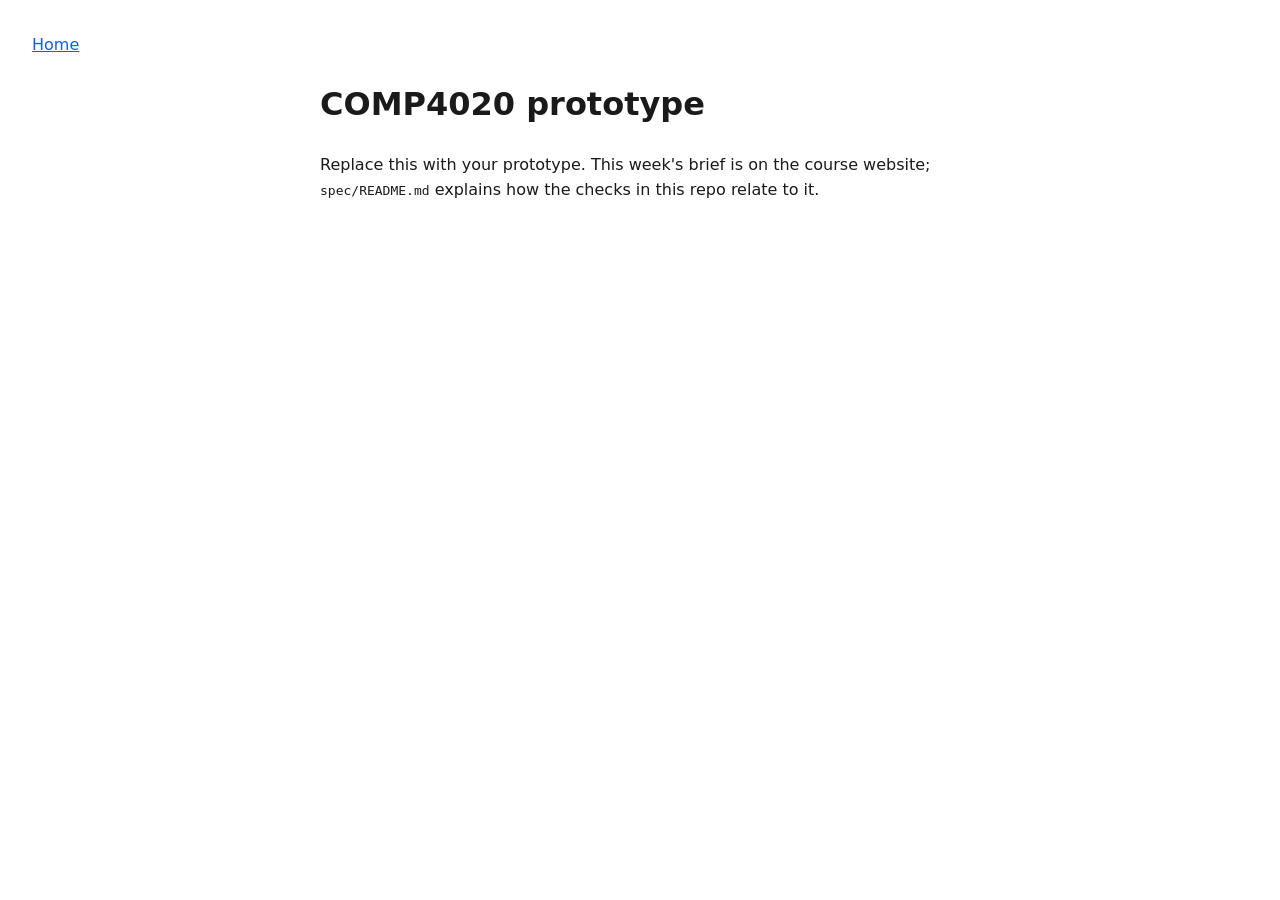
==== index.html @ 86417ef2 "Initial commit" ====
<!doctype html>
<html lang="en-AU">
  <head>
    <meta charset="UTF-8" />
    <meta name="viewport" content="width=device-width, initial-scale=1.0" />
    <title>COMP4020 prototype</title>
    <link rel="stylesheet" href="./styles.css" />
  </head>
  <body>
    <header>
      <nav aria-label="Primary">
        <a href="./">Home</a>
      </nav>
    </header>
    <main>
      <h1>COMP4020 prototype</h1>
      <p data-testid="intro">
        Replace this with your prototype. This week's brief is on the course website;
        <code>spec/README.md</code> explains how the checks in this repo relate to it.
      </p>
    </main>
    <script type="module" src="./main.ts"></script>
  </body>
</html>
---- styles.css ----
body {
  margin: 0;
  padding: 2rem;
  font-family: system-ui, sans-serif;
  line-height: 1.6;
  color: #1a1a1a;
}

main {
  max-width: 40rem;
  margin: 0 auto;
}

a {
  color: #0b5fff;
}
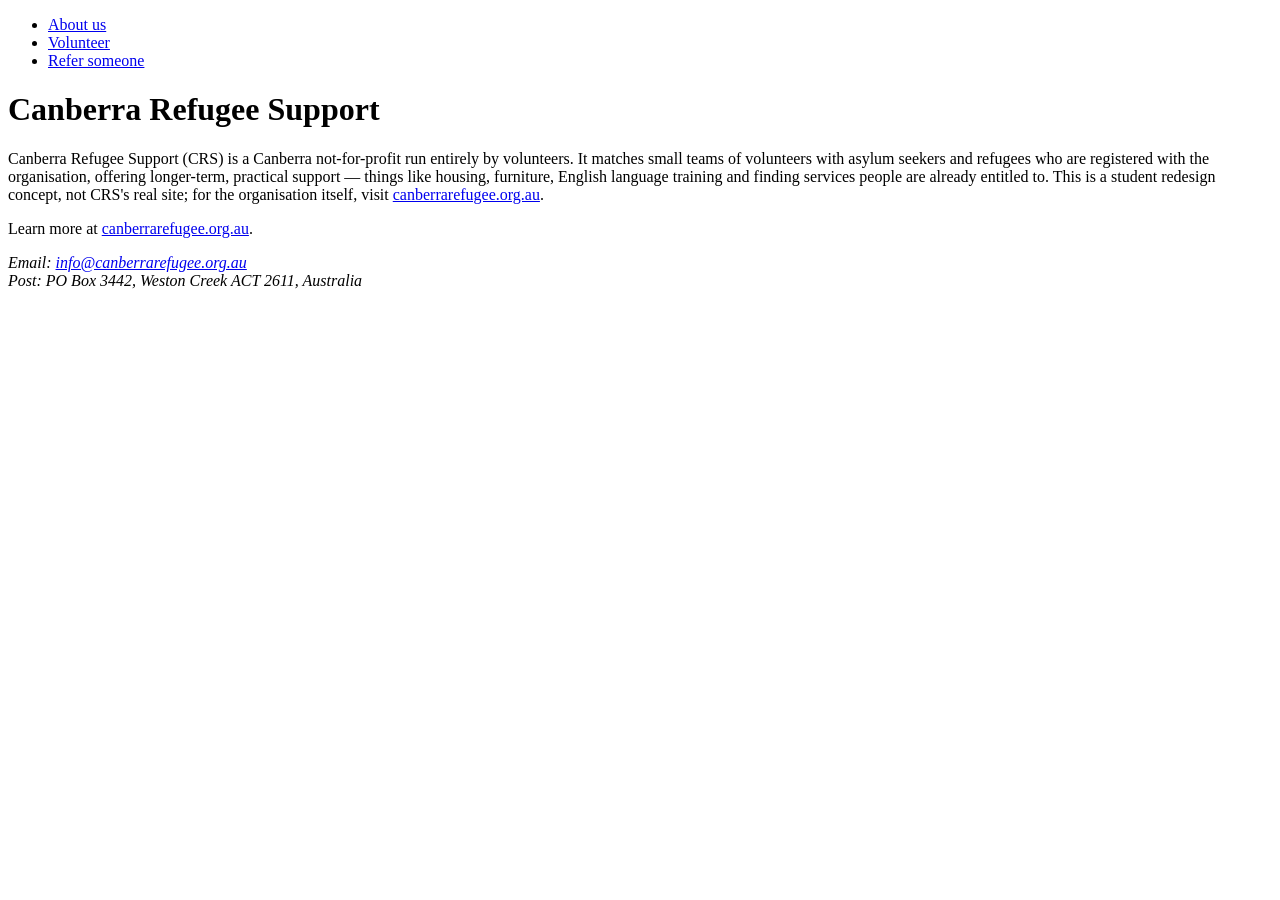
==== commit 4d37b791: "Build index.html from the fact sheet; drop obsolete starter test The starter test asserted the templ" ====
--- a/index.html
+++ b/index.html
@@ -3,22 +3,44 @@
   <head>
     <meta charset="UTF-8" />
     <meta name="viewport" content="width=device-width, initial-scale=1.0" />
-    <title>COMP4020 prototype</title>
-    <link rel="stylesheet" href="./styles.css" />
+    <title>Canberra Refugee Support</title>
   </head>
   <body>
     <header>
       <nav aria-label="Primary">
-        <a href="./">Home</a>
+        <ul>
+          <li><a href="about.html">About us</a></li>
+          <li><a href="volunteer.html">Volunteer</a></li>
+          <li><a href="refer.html">Refer someone</a></li>
+        </ul>
       </nav>
     </header>
     <main>
-      <h1>COMP4020 prototype</h1>
-      <p data-testid="intro">
-        Replace this with your prototype. This week's brief is on the course website;
-        <code>spec/README.md</code> explains how the checks in this repo relate to it.
+      <h1>Canberra Refugee Support</h1>
+      <p>
+        Canberra Refugee Support (CRS) is a Canberra not-for-profit run
+        entirely by volunteers. It matches small teams of volunteers with
+        asylum seekers and refugees who are registered with the
+        organisation, offering longer-term, practical support &mdash;
+        things like housing, furniture, English language training and
+        finding services people are already entitled to. This is a student
+        redesign concept, not CRS's real site; for the organisation itself,
+        visit
+        <a href="https://canberrarefugee.org.au">canberrarefugee.org.au</a>.
       </p>
     </main>
-    <script type="module" src="./main.ts"></script>
+    <footer>
+      <p>
+        Learn more at
+        <a href="https://canberrarefugee.org.au">canberrarefugee.org.au</a>.
+      </p>
+      <address>
+        Email:
+        <a href="mailto:info@canberrarefugee.org.au"
+          >info@canberrarefugee.org.au</a
+        ><br />
+        Post: PO Box 3442, Weston Creek ACT 2611, Australia
+      </address>
+    </footer>
   </body>
 </html>
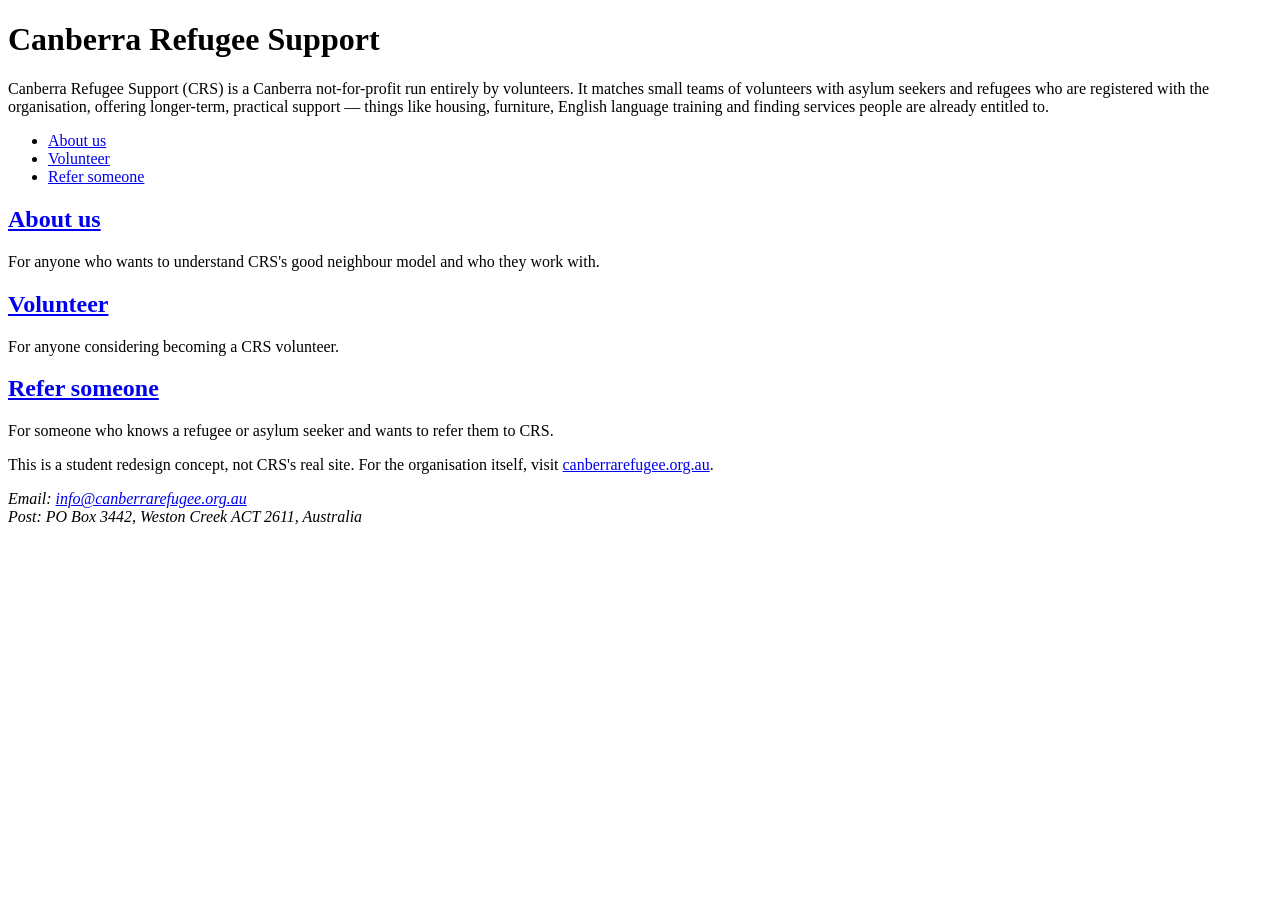
==== commit 24e9b7e9: "Restructure homepage after reviewing the rendered page Heading and intro now precede the nav; the th" ====
--- a/index.html
+++ b/index.html
@@ -7,15 +7,6 @@
   </head>
   <body>
     <header>
-      <nav aria-label="Primary">
-        <ul>
-          <li><a href="about.html">About us</a></li>
-          <li><a href="volunteer.html">Volunteer</a></li>
-          <li><a href="refer.html">Refer someone</a></li>
-        </ul>
-      </nav>
-    </header>
-    <main>
       <h1>Canberra Refugee Support</h1>
       <p>
         Canberra Refugee Support (CRS) is a Canberra not-for-profit run
@@ -23,15 +14,42 @@
         asylum seekers and refugees who are registered with the
         organisation, offering longer-term, practical support &mdash;
         things like housing, furniture, English language training and
-        finding services people are already entitled to. This is a student
-        redesign concept, not CRS's real site; for the organisation itself,
-        visit
-        <a href="https://canberrarefugee.org.au">canberrarefugee.org.au</a>.
+        finding services people are already entitled to.
       </p>
+    </header>
+    <nav aria-label="Primary">
+      <ul>
+        <li><a href="about.html">About us</a></li>
+        <li><a href="volunteer.html">Volunteer</a></li>
+        <li><a href="refer.html">Refer someone</a></li>
+      </ul>
+    </nav>
+    <main>
+      <section aria-label="Three ways in">
+        <article>
+          <h2><a href="about.html">About us</a></h2>
+          <p>
+            For anyone who wants to understand CRS's good neighbour model
+            and who they work with.
+          </p>
+        </article>
+        <article>
+          <h2><a href="volunteer.html">Volunteer</a></h2>
+          <p>For anyone considering becoming a CRS volunteer.</p>
+        </article>
+        <article>
+          <h2><a href="refer.html">Refer someone</a></h2>
+          <p>
+            For someone who knows a refugee or asylum seeker and wants to
+            refer them to CRS.
+          </p>
+        </article>
+      </section>
     </main>
     <footer>
       <p>
-        Learn more at
+        This is a student redesign concept, not CRS's real site. For the
+        organisation itself, visit
         <a href="https://canberrarefugee.org.au">canberrarefugee.org.au</a>.
       </p>
       <address>
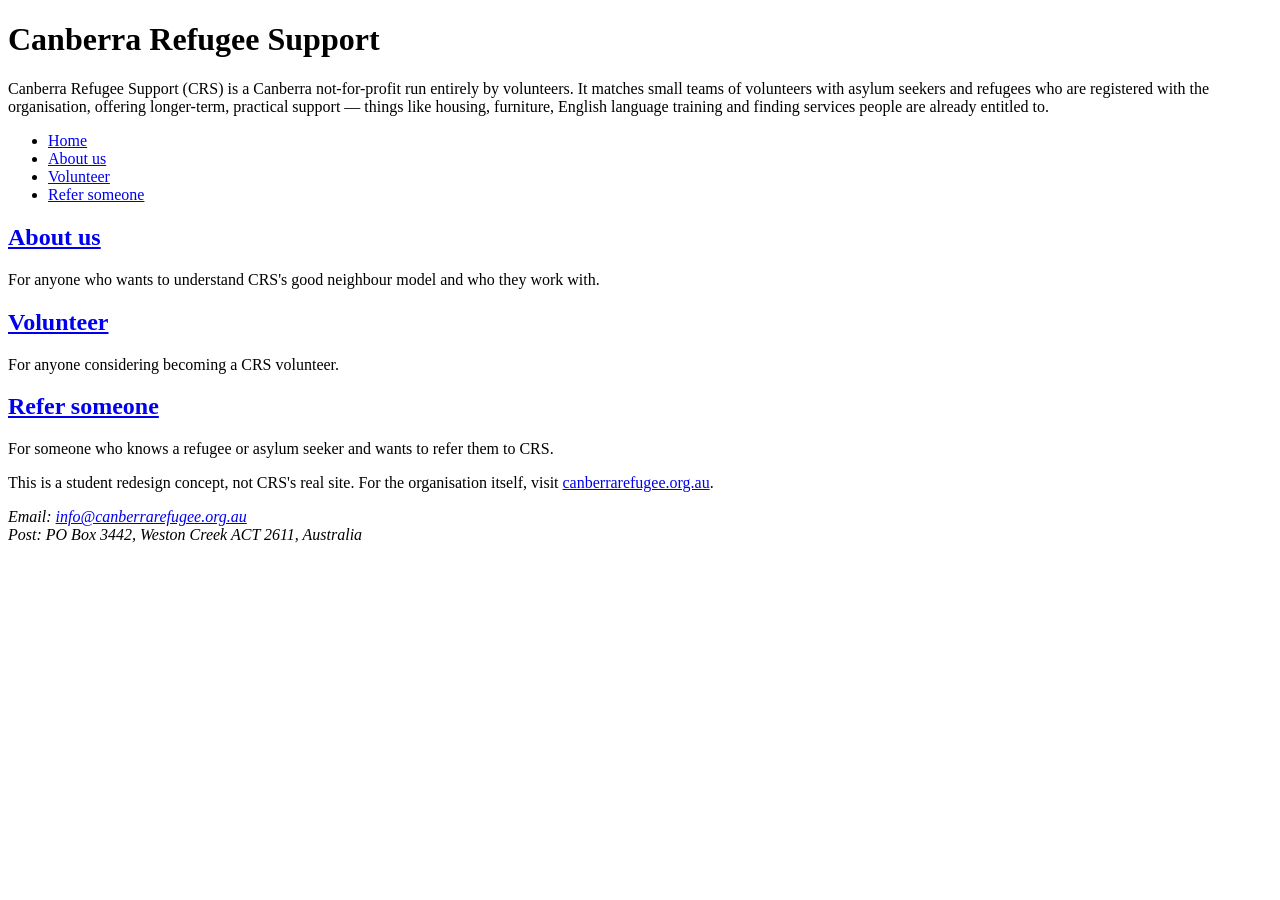
==== commit 46710a41: "Add Home to the nav on every page and mark the current page Reviewing the rendered site showed the s" ====
--- a/index.html
+++ b/index.html
@@ -19,6 +19,7 @@
     </header>
     <nav aria-label="Primary">
       <ul>
+        <li><a href="index.html" aria-current="page">Home</a></li>
         <li><a href="about.html">About us</a></li>
         <li><a href="volunteer.html">Volunteer</a></li>
         <li><a href="refer.html">Refer someone</a></li>
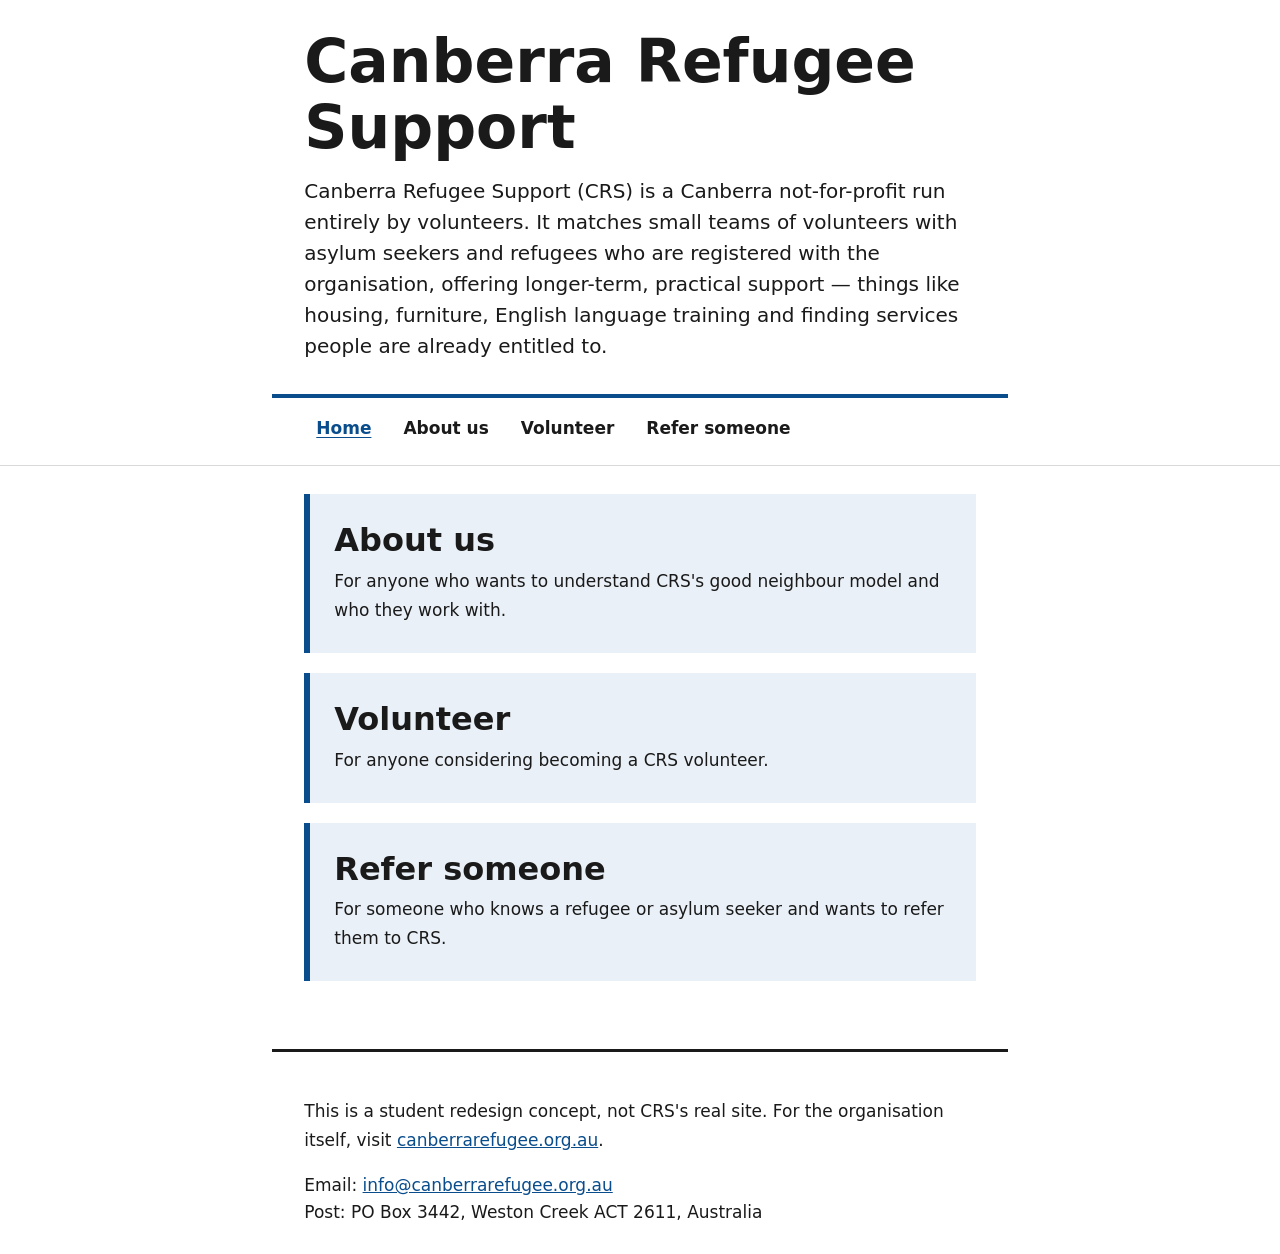
==== commit 300578cc: "First pass at styles.css: mobile-first layout, nav, door blocks Too plain — reads as default HTML at" ====
--- a/index.html
+++ b/index.html
@@ -4,6 +4,7 @@
     <meta charset="UTF-8" />
     <meta name="viewport" content="width=device-width, initial-scale=1.0" />
     <title>Canberra Refugee Support</title>
+    <link rel="stylesheet" href="styles.css" />
   </head>
   <body>
     <header>
--- a/styles.css
+++ b/styles.css
@@ -0,0 +1,234 @@
+:root {
+  --accent: #0a4d8c;
+  --accent-tint: #e9f0f7;
+  --text: #1a1a1a;
+  --border: #d9d9d9;
+  --measure: 68ch;
+}
+
+*,
+*::before,
+*::after {
+  box-sizing: border-box;
+}
+
+/* Tier: single type selector */
+
+html {
+  text-size-adjust: 100%;
+}
+
+body {
+  margin: 0;
+  font-family:
+    system-ui,
+    -apple-system,
+    "Segoe UI",
+    Roboto,
+    Helvetica,
+    Arial,
+    sans-serif;
+  font-size: 1rem;
+  line-height: 1.7;
+  color: var(--text);
+  background: #fff;
+}
+
+a {
+  color: var(--accent);
+}
+
+nav {
+  border-bottom: 1px solid var(--border);
+}
+
+li {
+  margin-bottom: 0.4rem;
+}
+
+/* Tier: two type selectors */
+
+body > header,
+body > main,
+body > footer {
+  max-width: var(--measure);
+  margin-inline: auto;
+  padding: 1.75rem 1.25rem;
+}
+
+body > header {
+  border-bottom: 4px solid var(--accent);
+  padding-bottom: 2rem;
+}
+
+body > footer {
+  border-top: 3px solid var(--text);
+  padding-top: 1.75rem;
+}
+
+nav ul {
+  list-style: none;
+  display: flex;
+  flex-wrap: wrap;
+  gap: 0.25rem 0.5rem;
+  margin: 0;
+  padding: 0.5rem 1.25rem;
+  max-width: var(--measure);
+  margin-inline: auto;
+}
+
+nav a {
+  display: inline-flex;
+  align-items: center;
+  min-height: 44px;
+  padding: 0.5rem 0.75rem;
+  font-weight: 600;
+  text-decoration: none;
+  color: var(--text);
+}
+
+footer a {
+  overflow-wrap: anywhere;
+}
+
+footer address {
+  font-style: normal;
+  line-height: 1.6;
+}
+
+main p,
+main ul,
+main ol {
+  margin: 0 0 1rem;
+  max-width: var(--measure);
+}
+
+main ul,
+main ol {
+  padding-inline-start: 1.25rem;
+}
+
+main h2 {
+  font-size: 1.5rem;
+  line-height: 1.15;
+  margin: 0 0 0.75rem;
+}
+
+main section {
+  margin-block: 2.5rem;
+}
+
+/* Tier: three type selectors */
+
+body > header h1 {
+  font-size: 2.5rem;
+  line-height: 1.1;
+  margin: 0 0 1rem;
+}
+
+body > header p {
+  font-size: 1.125rem;
+  line-height: 1.55;
+  margin: 0;
+  max-width: var(--measure);
+}
+
+main section + section {
+  border-top: 1px solid var(--border);
+  padding-top: 2.5rem;
+}
+
+/* Tier: one pseudo-class, one type selector */
+
+a:focus-visible,
+button:focus-visible {
+  outline: 3px solid var(--accent);
+  outline-offset: 3px;
+}
+
+/* Tier: one pseudo-class or attribute, two type selectors */
+
+nav a:hover {
+  text-decoration: underline;
+}
+
+nav a[aria-current="page"] {
+  color: var(--accent);
+  text-decoration: underline;
+  text-underline-offset: 0.2em;
+}
+
+main section:first-child {
+  margin-top: 0;
+  border-top: 0;
+  padding-top: 0;
+}
+
+/* The three doors on index.html: full-width blocks, not a wall of prose */
+
+main section[aria-label="Three ways in"] {
+  display: flex;
+  flex-direction: column;
+  gap: 1.25rem;
+}
+
+/* Tier: one attribute, three type selectors */
+
+main section[aria-label="Three ways in"] article {
+  background: var(--accent-tint);
+  border-left: 6px solid var(--accent);
+  padding: 1.75rem 1.5rem;
+}
+
+main section[aria-label="Three ways in"] h2 {
+  font-size: 1.5rem;
+  margin: 0 0 0.5rem;
+}
+
+main section[aria-label="Three ways in"] p {
+  margin: 0;
+  max-width: none;
+}
+
+/* Tier: one attribute, four type selectors */
+
+main section[aria-label="Three ways in"] h2 a {
+  color: var(--text);
+  text-decoration: none;
+}
+
+/* Tier: one attribute, one pseudo-class, four type selectors */
+
+main section[aria-label="Three ways in"] h2 a:hover {
+  color: var(--accent);
+  text-decoration: underline;
+}
+
+@media (width >= 40rem) {
+  body {
+    font-size: 1.0625rem;
+  }
+
+  body > header,
+  body > main,
+  body > footer,
+  nav ul {
+    padding-inline: 2rem;
+  }
+
+  body > header h1 {
+    font-size: 3.75rem;
+  }
+
+  body > header p {
+    font-size: 1.25rem;
+  }
+
+  main h2 {
+    font-size: 1.875rem;
+  }
+
+  main section[aria-label="Three ways in"] h2 {
+    font-size: 2rem;
+  }
+}
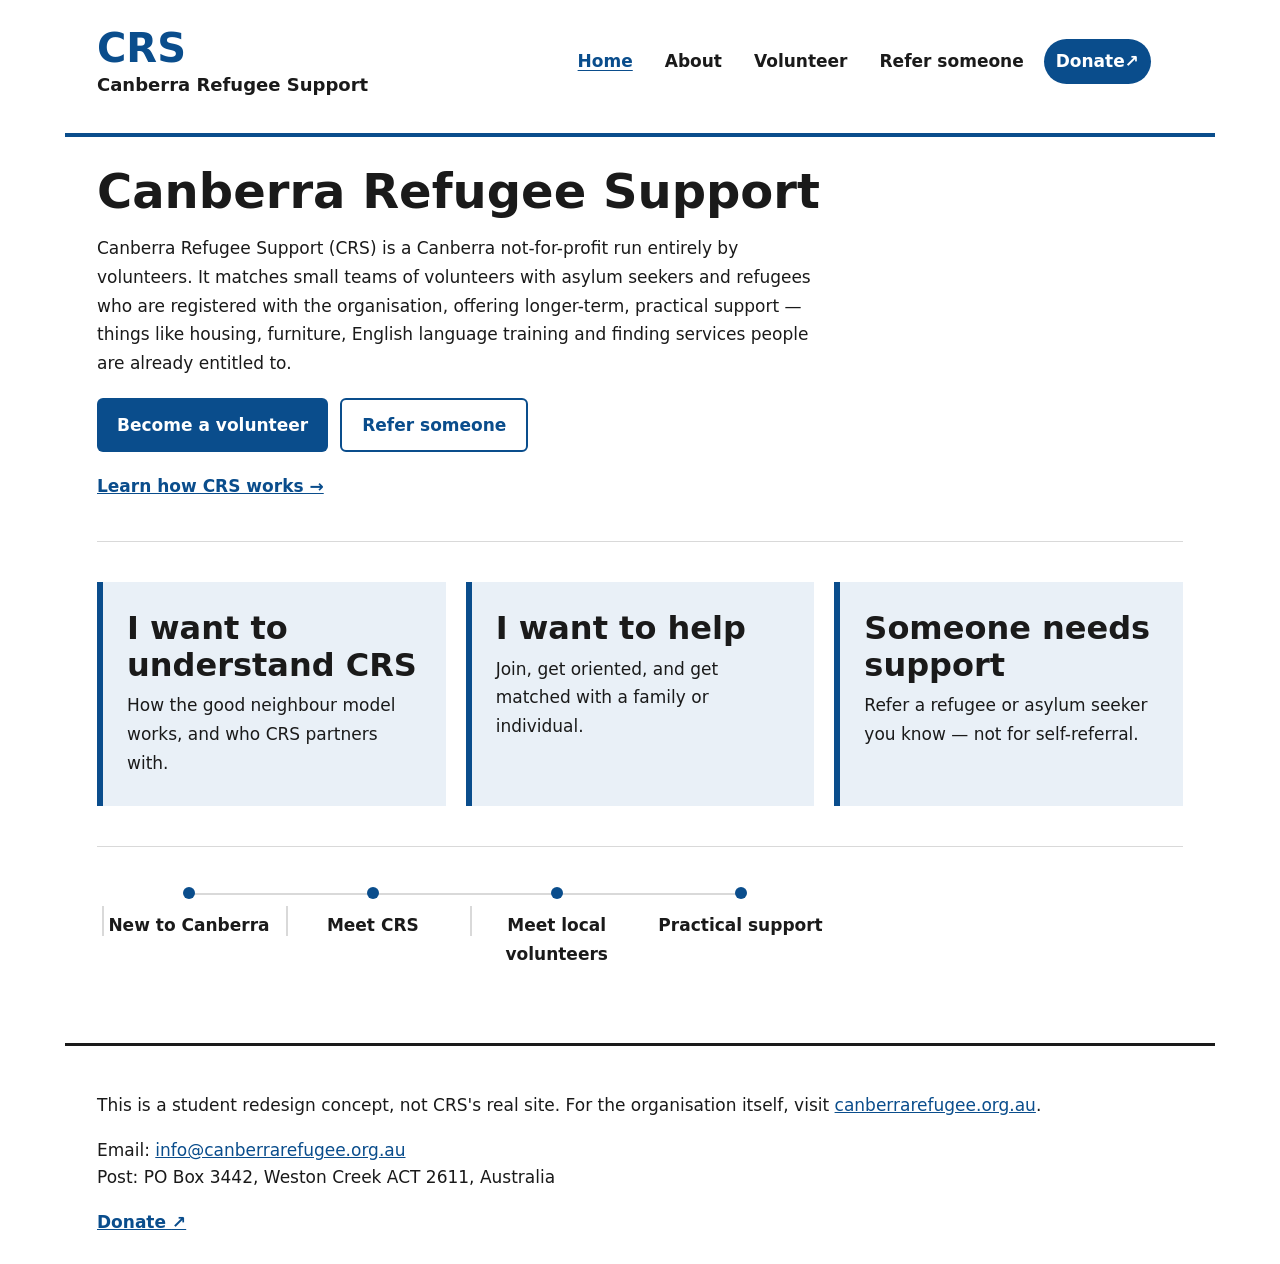
==== commit 00ce4b04: "Rework header and homepage around the good neighbour concept Adds the CRS identity block and Donate " ====
--- a/index.html
+++ b/index.html
@@ -7,45 +7,73 @@
     <link rel="stylesheet" href="styles.css" />
   </head>
   <body>
-    <header>
-      <h1>Canberra Refugee Support</h1>
-      <p>
-        Canberra Refugee Support (CRS) is a Canberra not-for-profit run
-        entirely by volunteers. It matches small teams of volunteers with
-        asylum seekers and refugees who are registered with the
-        organisation, offering longer-term, practical support &mdash;
-        things like housing, furniture, English language training and
-        finding services people are already entitled to.
-      </p>
+    <header class="site-header">
+      <div class="site-identity">
+        <span class="brand-mark">CRS</span>
+        <span class="brand-full">Canberra Refugee Support</span>
+      </div>
+      <nav aria-label="Primary">
+        <ul>
+          <li><a href="index.html" aria-current="page">Home</a></li>
+          <li><a href="about.html">About</a></li>
+          <li><a href="volunteer.html">Volunteer</a></li>
+          <li><a href="refer.html">Refer someone</a></li>
+          <li>
+            <a class="nav-donate" href="https://canberrarefugee.org.au/donate/">
+              Donate <span aria-hidden="true">↗</span
+              ><span class="visually-hidden"> (external link)</span>
+            </a>
+          </li>
+        </ul>
+      </nav>
     </header>
-    <nav aria-label="Primary">
-      <ul>
-        <li><a href="index.html" aria-current="page">Home</a></li>
-        <li><a href="about.html">About us</a></li>
-        <li><a href="volunteer.html">Volunteer</a></li>
-        <li><a href="refer.html">Refer someone</a></li>
-      </ul>
-    </nav>
     <main>
+      <section class="hero">
+        <h1>Canberra Refugee Support</h1>
+        <p>
+          Canberra Refugee Support (CRS) is a Canberra not-for-profit run
+          entirely by volunteers. It matches small teams of volunteers with
+          asylum seekers and refugees who are registered with the
+          organisation, offering longer-term, practical support &mdash;
+          things like housing, furniture, English language training and
+          finding services people are already entitled to.
+        </p>
+        <div class="hero-actions">
+          <a class="btn btn-primary" href="volunteer.html"
+            >Become a volunteer</a
+          >
+          <a class="btn btn-secondary" href="refer.html">Refer someone</a>
+        </div>
+        <p class="hero-quiet">
+          <a href="about.html">Learn how CRS works →</a>
+        </p>
+      </section>
       <section aria-label="Three ways in">
         <article>
-          <h2><a href="about.html">About us</a></h2>
+          <h2><a href="about.html">I want to understand CRS</a></h2>
           <p>
-            For anyone who wants to understand CRS's good neighbour model
-            and who they work with.
+            How the good neighbour model works, and who CRS partners with.
           </p>
         </article>
         <article>
-          <h2><a href="volunteer.html">Volunteer</a></h2>
-          <p>For anyone considering becoming a CRS volunteer.</p>
+          <h2><a href="volunteer.html">I want to help</a></h2>
+          <p>Join, get oriented, and get matched with a family or individual.</p>
         </article>
         <article>
-          <h2><a href="refer.html">Refer someone</a></h2>
+          <h2><a href="refer.html">Someone needs support</a></h2>
           <p>
-            For someone who knows a refugee or asylum seeker and wants to
-            refer them to CRS.
+            Refer a refugee or asylum seeker you know &mdash; not for
+            self-referral.
           </p>
         </article>
+      </section>
+      <section aria-label="How support happens" class="neighbour-line">
+        <ol>
+          <li><span>New to Canberra</span></li>
+          <li><span>Meet CRS</span></li>
+          <li><span>Meet local volunteers</span></li>
+          <li><span>Practical support</span></li>
+        </ol>
       </section>
     </main>
     <footer>
@@ -61,6 +89,12 @@
         ><br />
         Post: PO Box 3442, Weston Creek ACT 2611, Australia
       </address>
+      <p class="footer-donate">
+        <a href="https://canberrarefugee.org.au/donate/">
+          Donate <span aria-hidden="true">↗</span
+          ><span class="visually-hidden"> (external link)</span>
+        </a>
+      </p>
     </footer>
   </body>
 </html>
--- a/styles.css
+++ b/styles.css
@@ -4,12 +4,22 @@
   --text: #1a1a1a;
   --border: #d9d9d9;
   --measure: 68ch;
+  --container: 1150px;
 }
 
 *,
 *::before,
 *::after {
   box-sizing: border-box;
+}
+
+.visually-hidden {
+  position: absolute;
+  width: 1px;
+  height: 1px;
+  overflow: hidden;
+  clip-path: inset(50%);
+  white-space: nowrap;
 }
 
 /* Tier: single type selector */
@@ -38,7 +48,7 @@
   color: var(--accent);
 }
 
-nav {
+body > nav {
   border-bottom: 1px solid var(--border);
 }
 
@@ -51,7 +61,7 @@
 body > header,
 body > main,
 body > footer {
-  max-width: var(--measure);
+  max-width: var(--container);
   margin-inline: auto;
   padding: 1.75rem 1.25rem;
 }
@@ -72,9 +82,6 @@
   flex-wrap: wrap;
   gap: 0.25rem 0.5rem;
   margin: 0;
-  padding: 0.5rem 1.25rem;
-  max-width: var(--measure);
-  margin-inline: auto;
 }
 
 nav a {
@@ -108,6 +115,12 @@
   padding-inline-start: 1.25rem;
 }
 
+main h1 {
+  font-size: 2rem;
+  line-height: 1.1;
+  margin: 0 0 1rem;
+}
+
 main h2 {
   font-size: 1.5rem;
   line-height: 1.15;
@@ -120,12 +133,6 @@
 
 /* Tier: three type selectors */
 
-body > header h1 {
-  font-size: 2.5rem;
-  line-height: 1.1;
-  margin: 0 0 1rem;
-}
-
 body > header p {
   font-size: 1.125rem;
   line-height: 1.55;
@@ -136,6 +143,12 @@
 main section + section {
   border-top: 1px solid var(--border);
   padding-top: 2.5rem;
+}
+
+body > nav > ul {
+  padding: 0.5rem 1.25rem;
+  max-width: var(--container);
+  margin-inline: auto;
 }
 
 /* Tier: one pseudo-class, one type selector */
@@ -146,6 +159,10 @@
   outline-offset: 3px;
 }
 
+.hero-quiet a {
+  font-weight: 600;
+}
+
 /* Tier: one pseudo-class or attribute, two type selectors */
 
 nav a:hover {
@@ -202,6 +219,120 @@
 main section[aria-label="Three ways in"] h2 a:hover {
   color: var(--accent);
   text-decoration: underline;
+}
+
+/* Home page: header identity, hero, neighbour line */
+
+.site-header {
+  display: flex;
+  flex-direction: column;
+  gap: 1rem;
+}
+
+.site-identity {
+  display: flex;
+  flex-direction: column;
+  gap: 0.15rem;
+  margin: 0;
+}
+
+.brand-mark {
+  font-size: 2.5rem;
+  font-weight: 800;
+  line-height: 1;
+  color: var(--accent);
+}
+
+.brand-full {
+  font-size: 1.125rem;
+  font-weight: 600;
+}
+
+.nav-donate {
+  background: var(--accent);
+  color: #fff;
+  border-radius: 999px;
+}
+
+.nav-donate:hover {
+  text-decoration: underline;
+}
+
+.hero {
+  margin-block: 0 2.5rem;
+}
+
+.hero-actions {
+  display: flex;
+  flex-wrap: wrap;
+  gap: 0.75rem;
+  margin: 1.25rem 0;
+}
+
+.btn {
+  display: inline-flex;
+  align-items: center;
+  min-height: 44px;
+  padding: 0.65rem 1.25rem;
+  border-radius: 0.375rem;
+  font-weight: 600;
+  text-decoration: none;
+}
+
+.btn-primary {
+  background: var(--accent);
+  color: #fff;
+}
+
+.btn-secondary {
+  background: transparent;
+  color: var(--accent);
+  border: 2px solid var(--accent);
+}
+
+.hero-quiet {
+  margin: 0;
+}
+
+.neighbour-line ol {
+  list-style: none;
+  display: flex;
+  flex-direction: column;
+  gap: 1.5rem;
+  margin: 0;
+  padding: 0;
+}
+
+.neighbour-line li {
+  position: relative;
+  padding-inline-start: 1.75rem;
+  font-weight: 600;
+}
+
+.neighbour-line li::before {
+  content: "";
+  position: absolute;
+  left: 0;
+  top: 0.35em;
+  width: 0.75rem;
+  height: 0.75rem;
+  border-radius: 50%;
+  background: var(--accent);
+}
+
+.neighbour-line li:not(:last-child)::after {
+  content: "";
+  position: absolute;
+  left: 0.34rem;
+  top: 1.1em;
+  width: 2px;
+  height: 1.9rem;
+  background: var(--border);
+}
+
+.footer-donate {
+  margin: 1rem 0 0;
+  font-weight: 600;
 }
 
 @media (width >= 40rem) {
@@ -216,14 +347,14 @@
     padding-inline: 2rem;
   }
 
-  body > header h1 {
-    font-size: 3.75rem;
-  }
-
   body > header p {
     font-size: 1.25rem;
   }
 
+  main h1 {
+    font-size: 3rem;
+  }
+
   main h2 {
     font-size: 1.875rem;
   }
@@ -231,4 +362,54 @@
   main section[aria-label="Three ways in"] h2 {
     font-size: 2rem;
   }
-}
+
+  .site-header {
+    flex-flow: row wrap;
+    align-items: center;
+    justify-content: space-between;
+  }
+}
+
+@media (width >= 56.25rem) {
+  main section[aria-label="Three ways in"] {
+    display: grid;
+    grid-template-columns: repeat(3, 1fr);
+  }
+
+  .neighbour-line ol {
+    position: relative;
+    flex-direction: row;
+    align-items: flex-start;
+    gap: 0;
+  }
+
+  .neighbour-line ol::before {
+    content: "";
+    position: absolute;
+    top: 0.375rem;
+    left: 12.5%;
+    right: 12.5%;
+    height: 2px;
+    background: var(--border);
+  }
+
+  .neighbour-line li {
+    flex: 1;
+    display: flex;
+    flex-direction: column;
+    align-items: center;
+    padding-inline-start: 0;
+    padding-top: 1.5rem;
+    text-align: center;
+  }
+
+  .neighbour-line li::before {
+    left: 50%;
+    top: 0;
+    transform: translateX(-50%);
+  }
+
+  .neighbour-line li::after {
+    content: none;
+  }
+}
